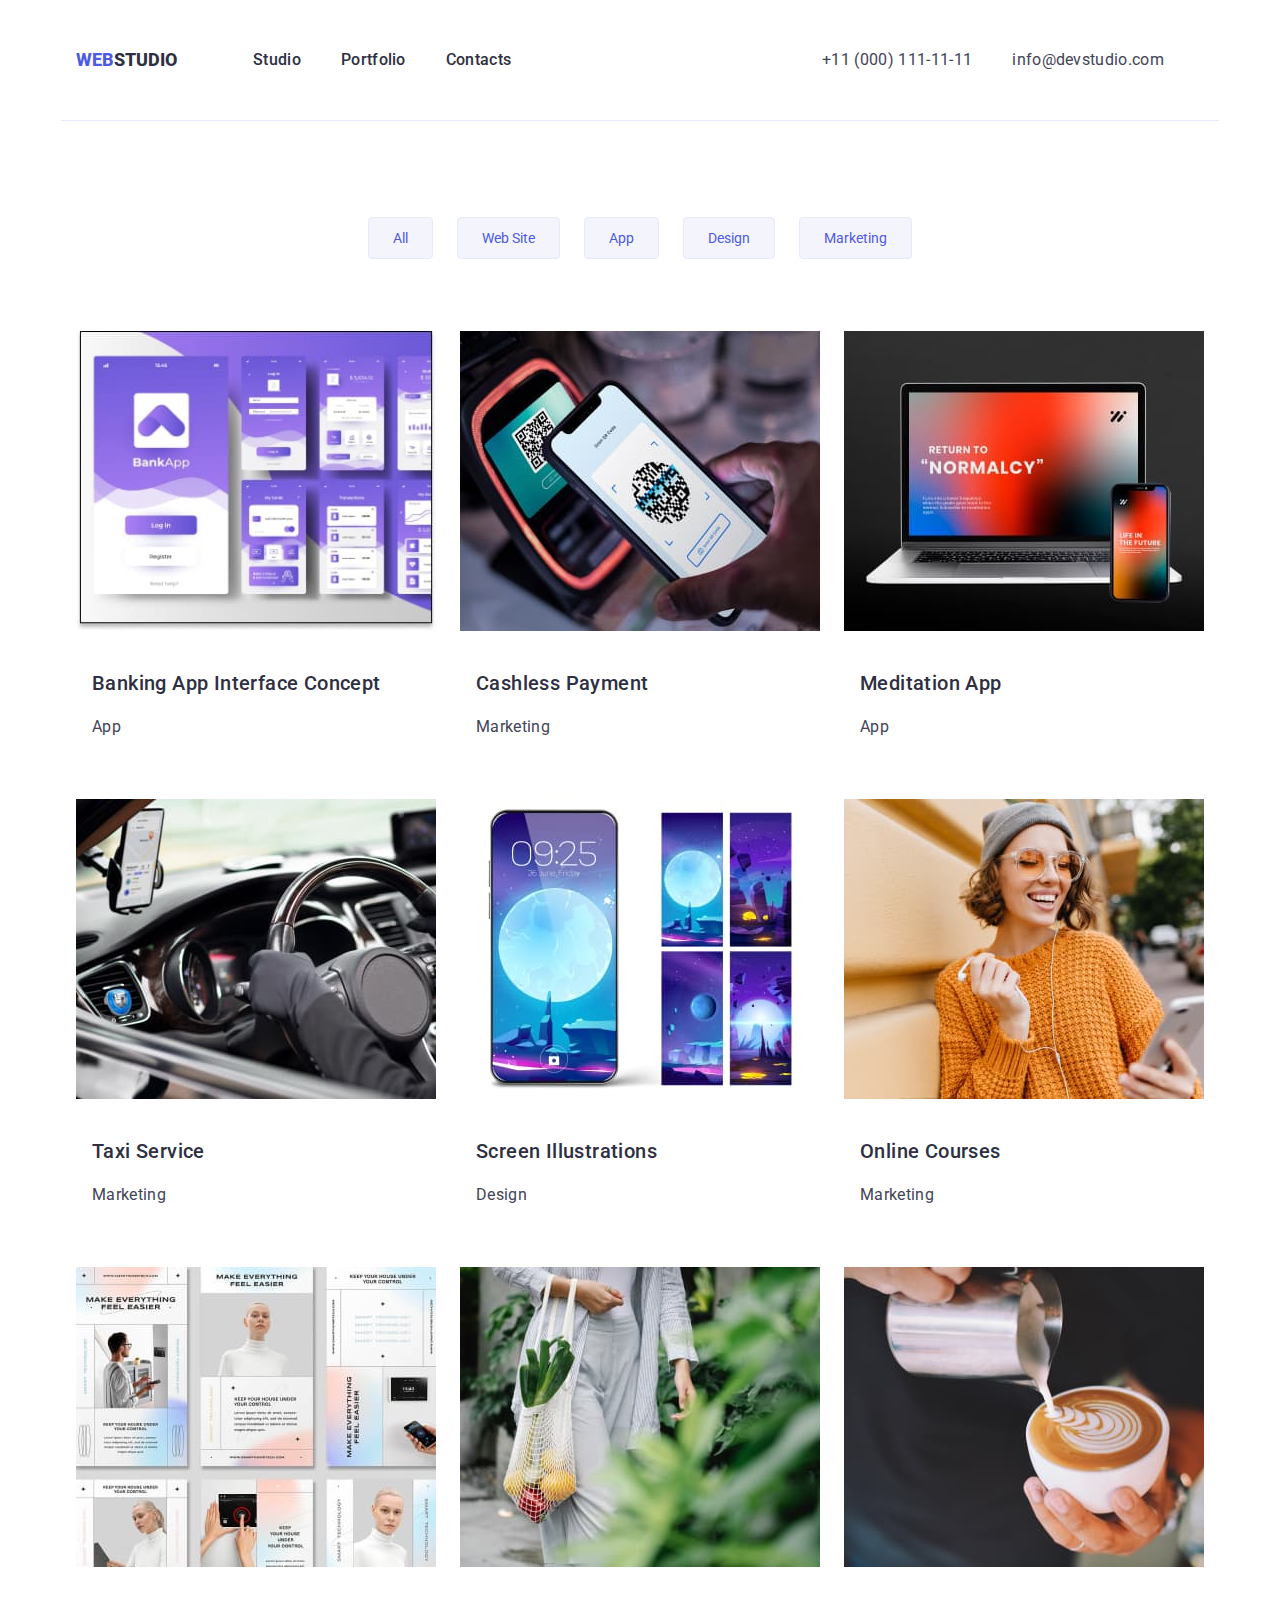
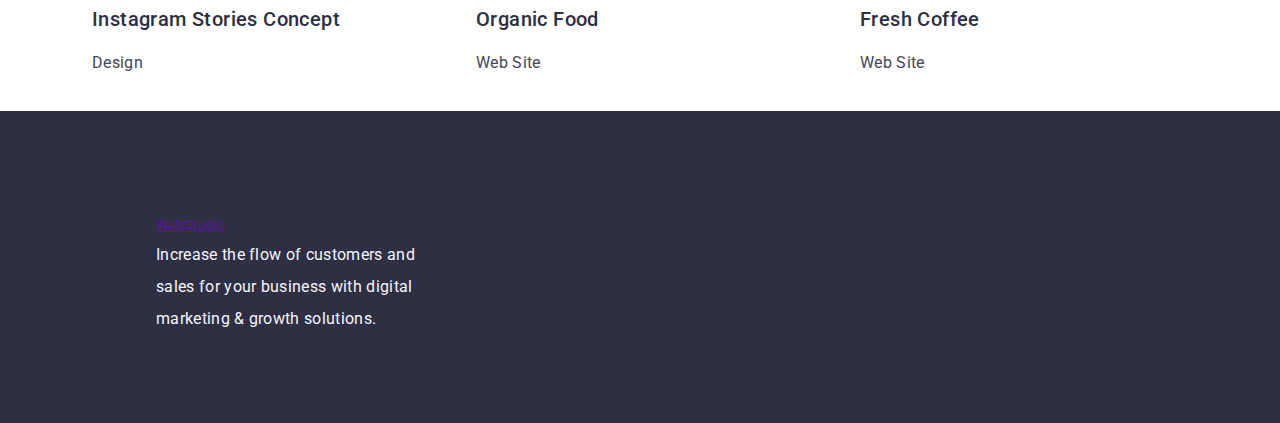
==== portfolio.html @ c78826f4 "Initial commit" ====
<!DOCTYPE html>
<html lang="en">

<head>
   <meta charset="UTF-8">
   <meta http-equiv="X-UA-Compatible" content="IE=edge">
   <meta name="viewport" content="width=device-width, initial-scale=1.0">
   <title>Portfolio</title>
      <!-- Fonts-->
      <link rel="preconnect" href="https://fonts.googleapis.com">
      <link rel="preconnect" href="https://fonts.gstatic.com" crossorigin>
      <link href="https://fonts.googleapis.com/css2?family=Raleway:wght@800&family=Roboto:ital,wght@0,400;0,500;0,700;1,900&display=swap"
         rel="stylesheet">
      
      <!-- Normalize-->
      <link rel="stylesheet" href="https://cdn.jsdelivr.net/npm/modern-normalize@1.1.0/modern-normalize.min.css">
      
      <link rel="stylesheet" href="./css/styles.css">

</head>


<body>
   <!-- Header section -->
   
   <header>
      <div class="header-container container">
         <a class="header-logo link" href="./index.html"><span style="color: #4D5AE5;">Web</span>Studio</a>
         <nav class="header-nav">
            <ul class="header-nav-list list">
               <li> <a class="header-nav-link link" href="./index.html">Studio</a> </li>
               <li> <a class="header-nav-link link" href="./portfolio.html">Portfolio</a> </li>
               <li> <a class="header-nav-link link" href="">Contacts</a> </li>
            </ul>
         </nav>
   
         <a class="header-nav-contact contact link" href="tel:+110001111111">+11 (000) 111-11-11</a>
         <a class="header-nav-contact contact link" href="mailto:info@devstudio.com">info@devstudio.com</a>
      </div>
   </header>

   <!-- Main section -->
   <main>

      <!--btn section-->
      <section>
         <div class="button-container container">
         <ul class="button-list list">
            <li><button class="button-secondary" type="button">All</button></li>
            <li><button class="button-secondary" type="button">Web Site</button></li>
            <li><button class="button-secondary" type="button">App</button></li>
            <li><button class="button-secondary" type="button">Design</button></li>
            <li><button class="button-secondary" type="button">Marketing</button></li>
         </ul>
      </div>
      </section>
      
   <!--gallery section-->
      <section>
         <div class="galery-container container">
         <ul class="list card-set">
            <li class="card-set-item">
               <img src="./images/portfolio/img-1.jpg" alt="дизайн додатку" width="360" height="300">
               <div class="galery-wraper">
               <h3 class="subtitle">Banking App Interface Concept</h3>
               <p class="undertitle">App</p>
               </div>
            </li>
            <li class="card-set-item">
               <img src="./images/portfolio/img-2.jpg" alt="штрих-код для оплати" width="360" height="300">
               <div class="galery-wraper">
               <h3 class="subtitle">Cashless Payment</h3>
               <p class="undertitle">Marketing</p>
            </div>
            </li>
            <li class="card-set-item">
               <img src="./images/portfolio/img-3.jpg" alt="гаджети" width="360" height="300">
               <div class="galery-wraper">
               <h3 class="subtitle">Meditation App</h3>
               <p class="undertitle">App</p>
            </div>
            </li>
            <li class="card-set-item">
               <img src="./images/portfolio/img-4.jpg" alt="авто" width="360" height="300">
               <div class="galery-wraper">
               <h3 class="subtitle">Taxi Service</h3>
               <p class="undertitle">Marketing</p>
            </div>
            </li>
            <li class="card-set-item">
               <img src="./images/portfolio/img-5.jpg" alt="теми для заставок" width="360" height="300">
               <div class="galery-wraper">
               <h3 class="subtitle">Screen Illustrations</h3>
               <p class="undertitle">Design</p>
            </div>
            </li>
            <li class="card-set-item">
               <img src="./images/portfolio/img-6.jpg" alt="дівчина в навушниках" width="360" height="300">
               <div class="galery-wraper">
               <h3 class="subtitle">Online Courses</h3>
               <p class="undertitle">Marketing</p>
            </div>
            </li>
            <li class="card-set-item">
               <img src="./images/portfolio/img-7.jpg" alt="різні фото" width="360" height="300">
               <div class="galery-wraper">
               <h3 class="subtitle">Instagram Stories Concept</h3>
               <p class="undertitle">Design</p>
            </div>
            </li>
            <li class="card-set-item">
               <img src="./images/portfolio/img-8.jpg" alt="овочі" width="360" height="300">
               <div class="galery-wraper">
               <h3 class="subtitle">Organic Food</h3>
               <p class="undertitle">Web Site</p>
            </div>
            </li>
            <li class="card-set-item">
               <img src="./images/portfolio/img-9.jpg" alt="кава" width="360" height="300">
               <div class="galery-wraper">
               <h3 class="subtitle">Fresh Coffee</h3>
               <p class="undertitle">Web Site</p>
            </div>
            </li>
         </ul>
      </div>
      </section>
   </main>

   <!-- Footer section -->
   <footer class="footer">
      <div class="footer-container container">
         <a class="footer-logo" href="">WebStudio</a>
         <p class="footer-undertitle">
            Increase the flow of customers and sales for your business with digital marketing & growth solutions.
         </p>
   </footer>
</div>
</body>


</html>
---- css/styles.css ----
:root {

}

.container {
   width: 1158px;
   margin-left: auto;
   margin-right: auto;
   padding-right: 15px;
   padding-left: 15px;
}

.header-container {
   display: flex;
   align-items: center;
   border-bottom: 1px solid #E7E9FC;
}

body {
   font-family: 'Roboto', sans-serif;
   font-style: normal;
   font-weight: 500;
   font-size: 14px;
   line-height: 2;

   color: #434455;
   background-color: white;
}

h1,
h2,
h3,
h4,
h5,
h6,
p {
   margin: 0;
}

img {
   display: block;
}

.list {
   list-style: none;
   padding: 0;
   margin: 0;
}

.link {
   text-decoration-line: none;
}

.section {
   padding-bottom: 120px;
   padding-bottom: 120px;
}

.header-logo {
   margin-right: 76px;

   font-weight: 800;
   font-size: 18px;
   line-height: 1,17;

   color: #2E2F42;
   text-transform: uppercase
}

.header-nav {
   margin-right: auto;
   padding-top: 24px;
   padding-bottom: 24px;
}
.header-nav-list {
   display: flex;
   align-items: center;
   gap: 40px;
}

.header-nav-link {
   display: block;
   padding-top: 24px;
   padding-bottom: 24px;
   font-weight: 500;
   font-size: 16px;
   line-height: 1.5;
   letter-spacing: 0.02em;
   color: #2E2F42;
}

.header-nav-contact {
   display: block;
   padding-top: 24px;
   padding-bottom: 24px;
   font-weight: 400;
   font-size: 16px;
   line-height: 1,5;
   letter-spacing: 0.02em;
   color: #434455;
}

.contact {
   margin-right: 40px;
}

.hero-section {
   width: 1440px;
   height: 600px;
   background: #2E2F42;
}

.hero-title {
   margin: 0 auto;
   margin-bottom: 64px;
   padding-top: 188px;

   font-weight: 700;
   font-size: 56px;
   line-height: 1,07;
   text-align: center;
   letter-spacing: 0.02em;
   color: #FFFFFF;
   

}

.button-list {
   display: flex;
   flex-direction: row;
   align-items: flex-start;
   padding: 0px;
   gap: 24px;

}

.button-primary{
   cursor: pointer;
   
   min-width: 160px;
   min-height: 50px;

   background: #4D5AE5;
   color: #FFFFFF;
   border: 1px solid transparent;

   border-radius: 4px;
   padding: 16px 32px;
   text-align: center;

   display: block;
   margin: 0 auto;
}

.button-secondary {
      cursor: pointer;
      
      min-width: 20px;
      min-height: 20px;

      background: #F4F4FD;;
      color: #4D5AE5;
      
      border: 1px solid #E7E9FC;
      border-radius: 4px;
      padding: 12px 24px;
      text-align: center;
}

.button-secondary:hover,
.button-secondary:focus {
   background: #404BBF;
   color: #FFFFFF;
}

.button-container {
   display: flex;
   margin-top: 96px;
   justify-content: center;
}

.header-link:hover,
.header-link:focus {
   color: #404BBF;
}

.galery-container {
   margin-top: 72px;
}

.list-container {
   display: flex;
   flex-wrap: wrap;
   gap: 24px;
   padding-top: 120px;
   padding-bottom: 120px;
}
.strategy-container {
   width: 264px;
   height: 104px;
}

.punctuality-container {
   width: 264px;
   height: 104px;
}

.diligence-container {
   width: 264px;
   height: 104px;
}

.technologies-container {
   width: 264px;
   height: 104px;  
}

.subtitle {
   font-weight: 500;
   font-size: 20px;
   line-height: 1,2;
   letter-spacing: 0.02em;

   color: #2E2F42;

   margin-bottom: 8px;
}

.undertitle {
font-weight: 400;
font-size: 16px;
line-height: 1,5;
letter-spacing: 0.02em;

color: #434455;
}

.section-title {
   width: 323px;
   height: 40px;

   font-weight: 700;
   font-size: 36px;
   line-height: 1,11;
   text-align: center;
   letter-spacing: 0.02em;

   color: #2E2F42;

   padding-top: 120px;
   margin-bottom: 72px;
}

.team-section {
   width: 1440px;
   height: 732px;

   background: #F4F4FD;
}

.worker-container {
   width: 264px;
   height: 380px;

   background: #FFFFFF;

   border-radius: 0px 0px 4px 4px;
}

.worker-image {
   width: 264px;
   height: 260px;

   margin-bottom: 32px;
}

.image-list {
   display: flex;
   flex-wrap: wrap;
   gap: 24px;
}

.footer {
   width: 1440px;
   height: 312px;
   background: #2E2F42;
}

.footer-undertitle {
   width: 264px;
   height: 72px;

   font-weight: 400;
   font-size: 16px;
   line-height: 1,5;
   letter-spacing: 0.02em;

   color: #F4F4FD;
}

.footer-container {
   padding-top: 100px;
}

.card-set {
   display: flex;
   flex-wrap: wrap;
   gap: 24px;
}

.card-set-item {
   width: calc(100% - 24px)*9-1/9;
}

.galery-wraper {
   padding: 32px 16px;
}
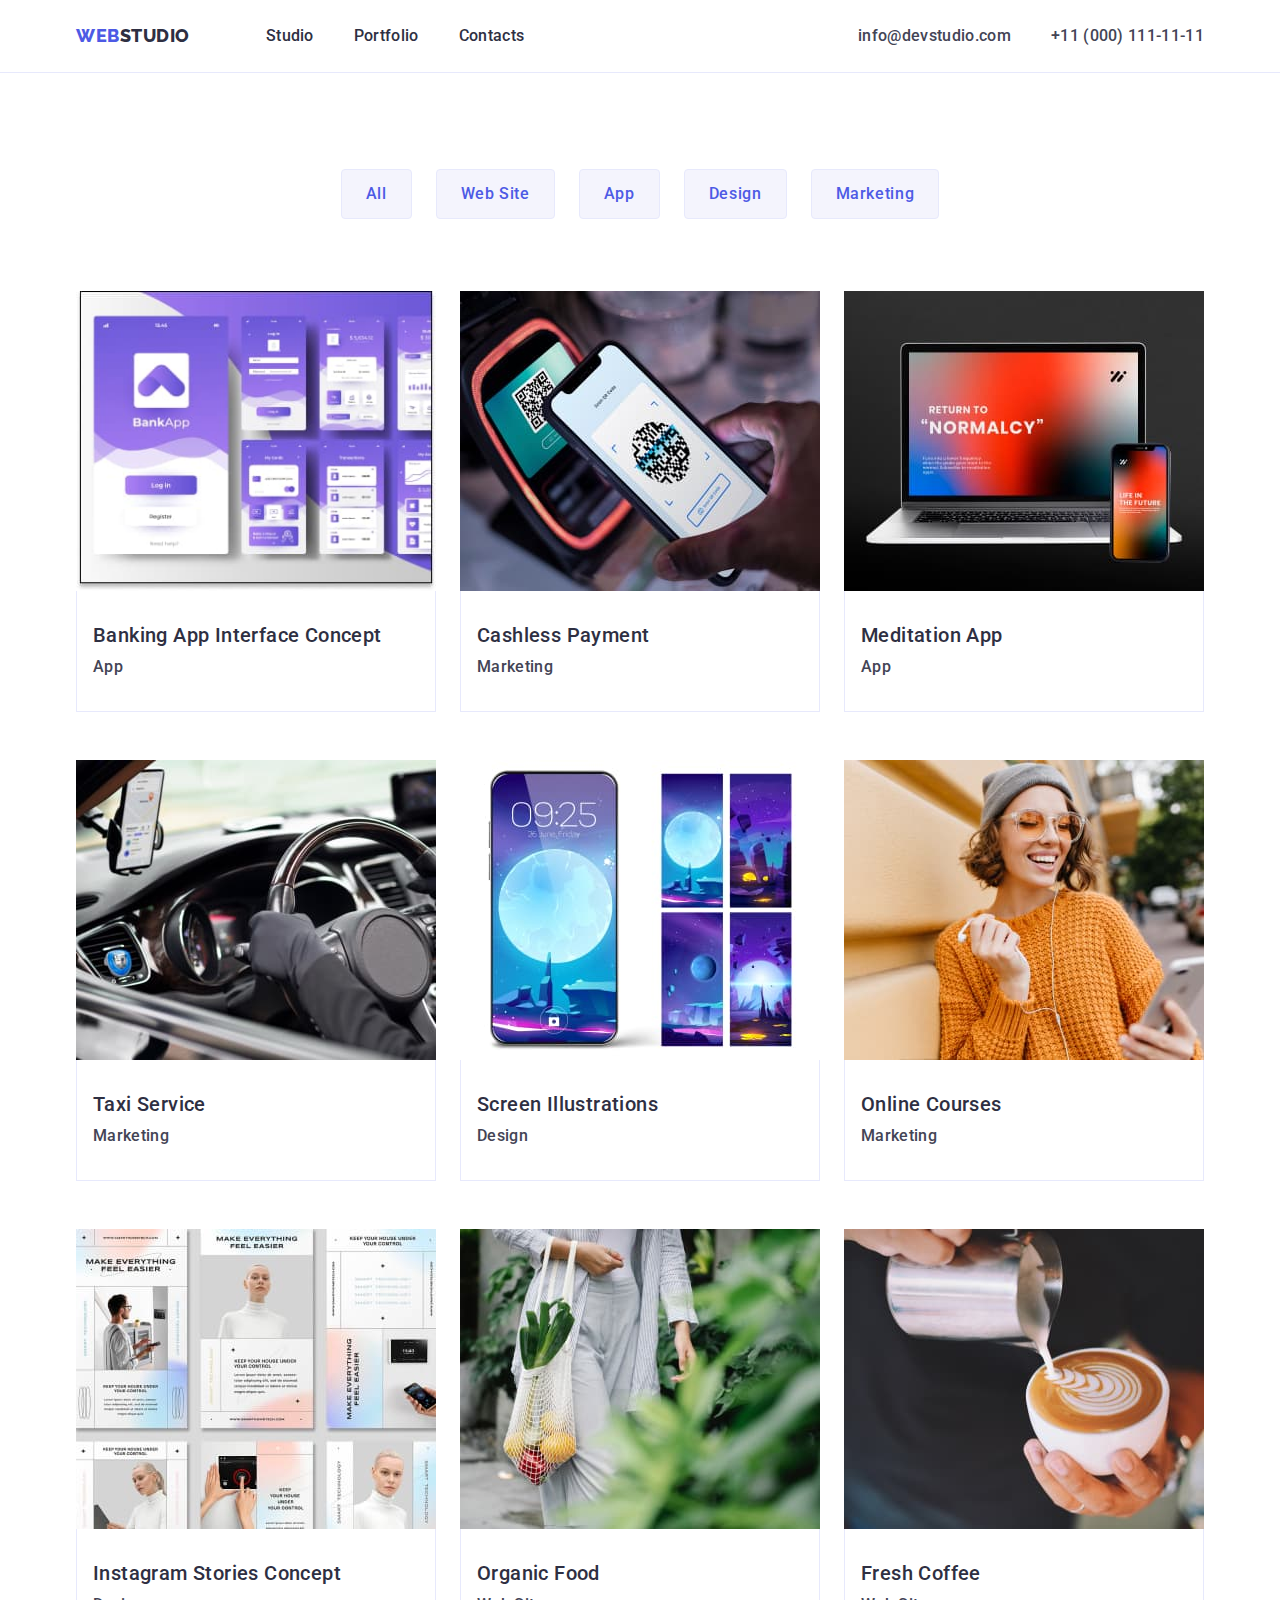
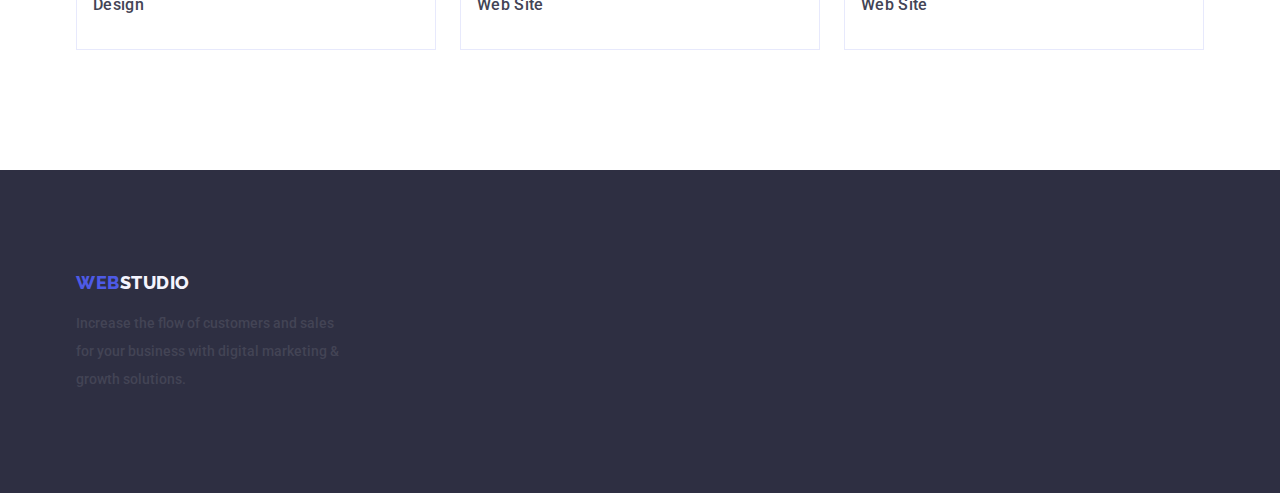
==== commit cb1d49d2: "hw4" ====
--- a/portfolio.html
+++ b/portfolio.html
@@ -6,137 +6,174 @@
    <meta http-equiv="X-UA-Compatible" content="IE=edge">
    <meta name="viewport" content="width=device-width, initial-scale=1.0">
    <title>Portfolio</title>
-      <!-- Fonts-->
-      <link rel="preconnect" href="https://fonts.googleapis.com">
-      <link rel="preconnect" href="https://fonts.gstatic.com" crossorigin>
-      <link href="https://fonts.googleapis.com/css2?family=Raleway:wght@800&family=Roboto:ital,wght@0,400;0,500;0,700;1,900&display=swap"
-         rel="stylesheet">
-      
-      <!-- Normalize-->
-      <link rel="stylesheet" href="https://cdn.jsdelivr.net/npm/modern-normalize@1.1.0/modern-normalize.min.css">
-      
-      <link rel="stylesheet" href="./css/styles.css">
+   <!-- Fonts-->
+   <link rel="preconnect" href="https://fonts.googleapis.com">
+   <link rel="preconnect" href="https://fonts.gstatic.com" crossorigin>
+   <link
+      href="https://fonts.googleapis.com/css2?family=Raleway:wght@800&family=Roboto:ital,wght@0,400;0,500;0,700;1,900&display=swap"
+      rel="stylesheet">
 
+   <!-- Normalize-->
+   <link rel="stylesheet" href="https://cdn.jsdelivr.net/npm/modern-normalize@1.1.0/modern-normalize.min.css">
+
+   <link rel="stylesheet" href="./css/styles.css">
 </head>
-
 
 <body>
    <!-- Header section -->
-   
-   <header>
+   <header class="header">
       <div class="header-container container">
-         <a class="header-logo link" href="./index.html"><span style="color: #4D5AE5;">Web</span>Studio</a>
          <nav class="header-nav">
+            <a href="./index.html" class="header-logo link">Web<span class="dark-logo">Studio</span></a>
+
             <ul class="header-nav-list list">
-               <li> <a class="header-nav-link link" href="./index.html">Studio</a> </li>
-               <li> <a class="header-nav-link link" href="./portfolio.html">Portfolio</a> </li>
-               <li> <a class="header-nav-link link" href="">Contacts</a> </li>
+               <li> <a href="./index.html" class="header-nav-link link">Studio</a> </li>
+               <li> <a href="./portfolio.html" class="header-nav-link link">Portfolio</a> </li>
+               <li> <a href="" class="header-nav-link link">Contacts</a> </li>
             </ul>
          </nav>
-   
-         <a class="header-nav-contact contact link" href="tel:+110001111111">+11 (000) 111-11-11</a>
-         <a class="header-nav-contact contact link" href="mailto:info@devstudio.com">info@devstudio.com</a>
+
+         <address class="address">
+            <ul class="address-list list">
+               <li><a href="mailto:info@devstudio.com" class="address-link link">info@devstudio.com</a></li>
+               <li><a href="tel:+110001111111" class="address-link link">+11 (000) 111-11-11</a></li>
+            </ul>
+         </address>
       </div>
    </header>
 
    <!-- Main section -->
    <main>
 
-      <!--btn section-->
-      <section>
-         <div class="button-container container">
-         <ul class="button-list list">
-            <li><button class="button-secondary" type="button">All</button></li>
-            <li><button class="button-secondary" type="button">Web Site</button></li>
-            <li><button class="button-secondary" type="button">App</button></li>
-            <li><button class="button-secondary" type="button">Design</button></li>
-            <li><button class="button-secondary" type="button">Marketing</button></li>
-         </ul>
-      </div>
+      <section class="portfolio">
+         <div class="container">
+            <h1 hidden>Portfolio</h1>
+
+            <ul class="button-list list">
+               <li><button type="button" class="btn">All</button></li>
+               <li><button type="button" class="btn">Web Site</button></li>
+               <li><button type="button" class="btn">App</button></li>
+               <li><button type="button" class="btn">Design</button></li>
+               <li><button type="button" class="btn">Marketing</button></li>
+            </ul>
+
+            <ul class="portfolio-list list">
+               <li class="portfolio-item">
+
+                  <a class="link" href="">
+                     <img src="./images/portfolio/img1.jpg" alt="дизайн додатку" width="360" height="300">
+
+                     <div class="link-container">
+                        <h2 class="portfolio-item-header">Banking App Interface Concept</h2>
+                        <p class="portfolio-item-par">App</p>
+                     </div>
+                  </a>
+
+               </li>
+
+               <li class="portfolio-item">
+                  <a class="link" href="">
+                     <img src="./images/portfolio/img2.jpg" alt="штрих-код для оплати" width="360" height="300">
+
+                     <div class="link-container">
+                        <h2 class="portfolio-item-header">Cashless Payment</h2>
+                        <p class="portfolio-item-par">Marketing</p>
+                     </div>
+                  </a>
+               </li>
+
+               <li class="portfolio-item">
+                  <a class="link" href="">
+                     <img src="./images/portfolio/img3.jpg" alt="гаджети" width="360" height="300">
+
+                     <div class="link-container">
+                        <h2 class="portfolio-item-header">Meditation App</h2>
+                        <p class="portfolio-item-par">App</p>
+                     </div>
+                  </a>
+               </li>
+
+               <li class="portfolio-item">
+                  <a class="link" href="">
+                     <img src="./images/portfolio/img4.jpg" alt="авто" width="360" height="300">
+
+                     <div class="link-container">
+                        <h2 class="portfolio-item-header">Taxi Service</h2>
+                        <p class="portfolio-item-par">Marketing</p>
+                     </div>
+                  </a>
+               </li>
+
+               <li class="portfolio-item">
+                  <a class="link" href="">
+                     <img src="./images/portfolio/img5.jpg" alt="теми для заставок" width="360" height="300">
+
+                     <div class="link-container">
+                        <h2 class="portfolio-item-header">Screen Illustrations</h2>
+                        <p class="portfolio-item-par">Design</p>
+                     </div>
+                  </a>
+               </li>
+
+               <li class="portfolio-item">
+                  <a class="link" href="">
+                     <img src="./images/portfolio/img6.jpg" alt="дівчина в навушниках" width="360" height="300">
+
+                     <div class="link-container">
+                        <h2 class="portfolio-item-header">Online Courses</h2>
+                        <p class="portfolio-item-par">Marketing</p>
+                     </div>
+                  </a>
+               </li>
+
+               <li class="portfolio-item">
+                  <a class="link" href="">
+                     <img src="./images/portfolio/img7.jpg" alt="різні фото" width="360" height="300">
+
+                     <div class="link-container">
+                        <h2 class="portfolio-item-header">Instagram Stories Concept</h2>
+                        <p class="portfolio-item-par">Design</p>
+                     </div>
+                  </a>
+               </li>
+
+               <li class="portfolio-item">
+                  <a class="link" href="">
+                     <img src="./images/portfolio/img8.jpg" alt="овочі" width="360" height="300">
+
+                     <div class="link-container">
+                        <h2 class="portfolio-item-header">Organic Food</h2>
+                        <p class="portfolio-item-par">Web Site</p>
+                     </div>
+                  </a>
+               </li>
+
+               <li class="portfolio-item">
+                  <a class="link" href="">
+                     <img src="./images/portfolio/img9.jpg" alt="кава" width="360" height="300">
+
+                     <div class="link-container">
+                        <h2 class="portfolio-item-header">Fresh Coffee</h2>
+                        <p class="portfolio-item-par">Web Site</p>
+                     </div>
+                  </a>
+               </li>
+            </ul>
+         </div>
       </section>
-      
-   <!--gallery section-->
-      <section>
-         <div class="galery-container container">
-         <ul class="list card-set">
-            <li class="card-set-item">
-               <img src="./images/portfolio/img-1.jpg" alt="дизайн додатку" width="360" height="300">
-               <div class="galery-wraper">
-               <h3 class="subtitle">Banking App Interface Concept</h3>
-               <p class="undertitle">App</p>
-               </div>
-            </li>
-            <li class="card-set-item">
-               <img src="./images/portfolio/img-2.jpg" alt="штрих-код для оплати" width="360" height="300">
-               <div class="galery-wraper">
-               <h3 class="subtitle">Cashless Payment</h3>
-               <p class="undertitle">Marketing</p>
-            </div>
-            </li>
-            <li class="card-set-item">
-               <img src="./images/portfolio/img-3.jpg" alt="гаджети" width="360" height="300">
-               <div class="galery-wraper">
-               <h3 class="subtitle">Meditation App</h3>
-               <p class="undertitle">App</p>
-            </div>
-            </li>
-            <li class="card-set-item">
-               <img src="./images/portfolio/img-4.jpg" alt="авто" width="360" height="300">
-               <div class="galery-wraper">
-               <h3 class="subtitle">Taxi Service</h3>
-               <p class="undertitle">Marketing</p>
-            </div>
-            </li>
-            <li class="card-set-item">
-               <img src="./images/portfolio/img-5.jpg" alt="теми для заставок" width="360" height="300">
-               <div class="galery-wraper">
-               <h3 class="subtitle">Screen Illustrations</h3>
-               <p class="undertitle">Design</p>
-            </div>
-            </li>
-            <li class="card-set-item">
-               <img src="./images/portfolio/img-6.jpg" alt="дівчина в навушниках" width="360" height="300">
-               <div class="galery-wraper">
-               <h3 class="subtitle">Online Courses</h3>
-               <p class="undertitle">Marketing</p>
-            </div>
-            </li>
-            <li class="card-set-item">
-               <img src="./images/portfolio/img-7.jpg" alt="різні фото" width="360" height="300">
-               <div class="galery-wraper">
-               <h3 class="subtitle">Instagram Stories Concept</h3>
-               <p class="undertitle">Design</p>
-            </div>
-            </li>
-            <li class="card-set-item">
-               <img src="./images/portfolio/img-8.jpg" alt="овочі" width="360" height="300">
-               <div class="galery-wraper">
-               <h3 class="subtitle">Organic Food</h3>
-               <p class="undertitle">Web Site</p>
-            </div>
-            </li>
-            <li class="card-set-item">
-               <img src="./images/portfolio/img-9.jpg" alt="кава" width="360" height="300">
-               <div class="galery-wraper">
-               <h3 class="subtitle">Fresh Coffee</h3>
-               <p class="undertitle">Web Site</p>
-            </div>
-            </li>
-         </ul>
-      </div>
-      </section>
+
    </main>
 
    <!-- Footer section -->
    <footer class="footer">
-      <div class="footer-container container">
-         <a class="footer-logo" href="">WebStudio</a>
-         <p class="footer-undertitle">
-            Increase the flow of customers and sales for your business with digital marketing & growth solutions.
-         </p>
+      <div class="container">
+         <a href="./index.html" class="footer-logo link">Web<span class="light-logo">Studio</span></a>
+         <p class="footer-par">Increase the flow of customers and sales for your business with digital marketing &
+            growth
+            solutions.</p>
+      </div>
    </footer>
-</div>
+
 </body>
 
-
 </html>--- a/css/styles.css
+++ b/css/styles.css
@@ -1,31 +1,25 @@
 :root {
-
-}
-
-.container {
-   width: 1158px;
-   margin-left: auto;
-   margin-right: auto;
-   padding-right: 15px;
-   padding-left: 15px;
-}
-
-.header-container {
-   display: flex;
-   align-items: center;
-   border-bottom: 1px solid #E7E9FC;
+   --back-color: white;
+   --navy-blue: #2E2F42;
+   --cornflower: #E7E9FC;
+   --cloud: #F4F4FD;
+   --iris: #4d5ae5;
+   --ocean: #404bbf;
+   --slate: #434455;
 }
 
 body {
-   font-family: 'Roboto', sans-serif;
+   font-family: "Roboto", sans-serif;
    font-style: normal;
    font-weight: 500;
    font-size: 14px;
    line-height: 2;
 
-   color: #434455;
-   background-color: white;
-}
+   color: var(--slate);
+   background-color: var(--back-color);
+}
+
+/* reset start */
 
 h1,
 h2,
@@ -37,8 +31,25 @@
    margin: 0;
 }
 
+a {
+   text-decoration: none;
+   color: currentColor;
+}
+
+ul {
+   margin: 0;
+   padding: 0;
+   list-style: none;
+}
+
 img {
    display: block;
+}
+
+button {
+   cursor: pointer;
+   font-family: inherit;
+   color: currentColor;
 }
 
 .list {
@@ -48,33 +59,58 @@
 }
 
 .link {
-   text-decoration-line: none;
-}
-
-.section {
-   padding-bottom: 120px;
-   padding-bottom: 120px;
+   text-decoration: none;
+   color: currentColor;
+}
+
+/* reset end */
+
+.header {
+   border-bottom: 1px solid #e7e9fc;
+
+
+}
+
+.container {
+   width: 1158px;
+   margin-left: auto;
+   margin-right: auto;
+
+   padding-left: 15px;
+   padding-right: 15px;
+
+}
+
+.header-container {
+   display: flex;
+   align-items: center;
+
 }
 
 .header-logo {
-   margin-right: 76px;
-
+   font-family: "Raleway", sans-serif;
    font-weight: 800;
    font-size: 18px;
-   line-height: 1,17;
-
-   color: #2E2F42;
-   text-transform: uppercase
+   line-height: 1.17;
+   letter-spacing: 0.03em;
+   text-transform: uppercase;
+   color: var(--iris);
+
+   margin-right: 76px
+}
+
+.dark-logo {
+   color: var(--navy-blue);
 }
 
 .header-nav {
+   display: flex;
    margin-right: auto;
-   padding-top: 24px;
-   padding-bottom: 24px;
-}
+   align-items: center;
+}
+
 .header-nav-list {
    display: flex;
-   align-items: center;
    gap: 40px;
 }
 
@@ -82,236 +118,298 @@
    display: block;
    padding-top: 24px;
    padding-bottom: 24px;
-   font-weight: 500;
-   font-size: 16px;
-   line-height: 1.5;
-   letter-spacing: 0.02em;
-   color: #2E2F42;
-}
-
-.header-nav-contact {
+
+   font-weight: 500;
+   font-size: 16px;
+   line-height: 1.5;
+   letter-spacing: 0.02em;
+   color: var(--navy-blue);
+}
+
+.header-nav-link:focus,
+.header-nav-link:hover {
+   color: var(--ocean);
+}
+
+.address {
+   font-style: normal;
+}
+
+.address-list {
+   display: flex;
+   gap: 40px;
+}
+
+.address-link {
    display: block;
    padding-top: 24px;
    padding-bottom: 24px;
-   font-weight: 400;
-   font-size: 16px;
-   line-height: 1,5;
-   letter-spacing: 0.02em;
-   color: #434455;
-}
-
-.contact {
-   margin-right: 40px;
-}
-
-.hero-section {
-   width: 1440px;
-   height: 600px;
-   background: #2E2F42;
-}
+
+   font-size: 16px;
+   line-height: 1.5;
+   letter-spacing: 0.02em;
+   color: var(--slate);
+}
+
+.address-link:focus,
+.address-link:hover {
+   color: var(--ocean);
+}
+
+.hero {
+   background-color: var(--navy-blue);
+   padding-top: 188px;
+   padding-bottom: 188px;
+}
+
 
 .hero-title {
-   margin: 0 auto;
-   margin-bottom: 64px;
-   padding-top: 188px;
-
-   font-weight: 700;
    font-size: 56px;
-   line-height: 1,07;
+   line-height: 1.07;
    text-align: center;
    letter-spacing: 0.02em;
-   color: #FFFFFF;
-   
-
-}
-
-.button-list {
-   display: flex;
-   flex-direction: row;
-   align-items: flex-start;
-   padding: 0px;
-   gap: 24px;
-
-}
-
-.button-primary{
-   cursor: pointer;
-   
-   min-width: 160px;
-   min-height: 50px;
-
-   background: #4D5AE5;
-   color: #FFFFFF;
-   border: 1px solid transparent;
-
+   color: var(--back-color);
+   max-width: 496px;
+}
+
+.button {
+   background-color: var(--iris);
+   font-family: "Roboto", sans-serif;
+   font-weight: 500;
+   font-size: 16px;
+   line-height: 1.5;
+   letter-spacing: 0.04em;
+   color: var(--back-color);
+
+   min-width: 169px;
+   min-height: 56px;
+   padding: 16px 32px;
    border-radius: 4px;
-   padding: 16px 32px;
-   text-align: center;
+   border: none;
 
    display: block;
-   margin: 0 auto;
-}
-
-.button-secondary {
-      cursor: pointer;
-      
-      min-width: 20px;
-      min-height: 20px;
-
-      background: #F4F4FD;;
-      color: #4D5AE5;
-      
-      border: 1px solid #E7E9FC;
-      border-radius: 4px;
-      padding: 12px 24px;
-      text-align: center;
-}
-
-.button-secondary:hover,
-.button-secondary:focus {
-   background: #404BBF;
-   color: #FFFFFF;
-}
-
-.button-container {
-   display: flex;
-   margin-top: 96px;
-   justify-content: center;
+
+   margin-top: 48px;
+
+}
+
+.button:hover,
+.button:focus {
+   background-color: var(--ocean);
 }
 
 .header-link:hover,
 .header-link:focus {
-   color: #404BBF;
-}
-
-.galery-container {
-   margin-top: 72px;
-}
-
-.list-container {
-   display: flex;
-   flex-wrap: wrap;
-   gap: 24px;
+   color: var(--ocean);
+}
+
+.functions {
    padding-top: 120px;
    padding-bottom: 120px;
 }
-.strategy-container {
-   width: 264px;
-   height: 104px;
-}
-
-.punctuality-container {
-   width: 264px;
-   height: 104px;
-}
-
-.diligence-container {
-   width: 264px;
-   height: 104px;
-}
-
-.technologies-container {
-   width: 264px;
-   height: 104px;  
+
+.functions-list {
+   display: flex;
+   gap: 24px;
+}
+
+.functions-item {
+   flex-basis: calc((100% - 3 * 24px));
+}
+
+.functions-header {
+   font-weight: 500;
+   font-size: 20px;
+   line-height: 1.2;
+   letter-spacing: 0.02em;
+   color: var(--navy-blue);
+
+   margin-bottom: 8px;
+}
+
+.functions-par {
+   font-size: 16px;
+   line-height: 1.5;
+   letter-spacing: 0.02em;
+}
+
+.activity {
+   padding-bottom: 120px;
+}
+
+.activity-list {
+   display: flex;
+   gap: 24px;
+}
+
+.activity-header {
+   font-size: 36px;
+   line-height: 1.11;
+   text-align: center;
+   letter-spacing: 0.02em;
+   text-transform: capitalize;
+   color: var(--navy-blue);
+
+   margin-bottom: 72px;
+}
+
+.activity-image {
+   flex-basis: calc((100% - 3 * 16px) / 3);
+}
+
+.team {
+   background-color: var(--cloud);
+   padding-top: 120px;
+   padding-bottom: 120px;
+}
+
+.team-header {
+   font-size: 36px;
+   line-height: 1.11;
+   text-align: center;
+   letter-spacing: 0.02em;
+   text-transform: capitalize;
+   color: var(--navy-blue);
+
+   margin-bottom: 72px;
+}
+
+.team-list {
+   display: flex;
+   gap: 24px;
+}
+
+.team-item {
+   background-color: var(--back-color);
+   border-radius: 0px 0px 4px 4px;
+
+   flex-basis: calc((100% - 3 * 24px) / 4)
+}
+
+.team-worker {
+   padding: 32px 16px;
+}
+
+.worker-name {
+   font-weight: 500;
+   font-size: 20px;
+   line-height: 1.2;
+   letter-spacing: 0.02em;
+   color: var(--navy-blue);
+
+   text-align: center;
+   margin-bottom: 8px;
+}
+
+.worker-position {
+   font-size: 16px;
+   line-height: 1.5;
+   letter-spacing: 0.02em;
+
+   text-align: center;
+}
+
+.btn {
+   background-color: var(--iris);
+   font-family: "Roboto", sans-serif;
+   font-weight: 500;
+   font-size: 16px;
+   line-height: 1.5;
+   letter-spacing: 0.04em;
+   color: var(--iris);
+   background-color: var(--cloud);
+
+   min-width: 65px;
+   min-height: 45px;
+   padding: 12px 24px;
+   border: 1px solid var(--cornflower);
+   border-radius: 4px;
+}
+
+.btn:hover,
+.btn:focus {
+   color: var(--back-color);
+   background-color: var(--ocean);
+   border: 1px solid transparent
 }
 
 .subtitle {
    font-weight: 500;
    font-size: 20px;
-   line-height: 1,2;
-   letter-spacing: 0.02em;
-
-   color: #2E2F42;
+   line-height: 1.2;
+   letter-spacing: 0.02em;
+   color: var(--navy-blue);
+}
+
+.portfolio {
+   padding: 96px 0 120px;
+}
+
+.button-list {
+   display: flex;
+   justify-content: center;
+   gap: 24px;
+   margin-bottom: 72px;
+}
+
+.portfolio-list {
+   display: flex;
+   flex-wrap: wrap;
+   column-gap: 24px;
+   row-gap: 48px;
+}
+
+.portfolio-item {
+   width: calc((100% - 48px) / 3);
+}
+
+.link-container {
+   padding: 32px 16px;
+   border: 1px solid #e7e9fc;
+   border-top: none;
+}
+
+.portfolio-item-header {
+   font-weight: 500;
+   font-size: 20px;
+   line-height: 1.2;
+   letter-spacing: 0.02em;
+   color: var(--navy-blue);
 
    margin-bottom: 8px;
 }
 
-.undertitle {
-font-weight: 400;
-font-size: 16px;
-line-height: 1,5;
-letter-spacing: 0.02em;
-
-color: #434455;
-}
-
-.section-title {
-   width: 323px;
-   height: 40px;
-
-   font-weight: 700;
-   font-size: 36px;
-   line-height: 1,11;
-   text-align: center;
-   letter-spacing: 0.02em;
-
-   color: #2E2F42;
-
-   padding-top: 120px;
-   margin-bottom: 72px;
-}
-
-.team-section {
-   width: 1440px;
-   height: 732px;
-
-   background: #F4F4FD;
-}
-
-.worker-container {
-   width: 264px;
-   height: 380px;
-
-   background: #FFFFFF;
-
-   border-radius: 0px 0px 4px 4px;
-}
-
-.worker-image {
-   width: 264px;
-   height: 260px;
-
-   margin-bottom: 32px;
-}
-
-.image-list {
-   display: flex;
-   flex-wrap: wrap;
-   gap: 24px;
+.portfolio-item-par {
+   font-size: 16px;
+   line-height: 1.5;
+   letter-spacing: 0.02em;
+   color: var(--slate);
 }
 
 .footer {
-   width: 1440px;
-   height: 312px;
-   background: #2E2F42;
-}
-
-.footer-undertitle {
-   width: 264px;
-   height: 72px;
-
-   font-weight: 400;
-   font-size: 16px;
-   line-height: 1,5;
-   letter-spacing: 0.02em;
-
-   color: #F4F4FD;
-}
-
-.footer-container {
+   background-color: var(--navy-blue);
    padding-top: 100px;
-}
-
-.card-set {
-   display: flex;
-   flex-wrap: wrap;
-   gap: 24px;
-}
-
-.card-set-item {
-   width: calc(100% - 24px)*9-1/9;
-}
-
-.galery-wraper {
-   padding: 32px 16px;
-}
+   padding-bottom: 100px;
+}
+
+.footer-logo {
+   font-family: "Raleway", sans-serif;
+   font-weight: 800;
+   font-size: 18px;
+   line-height: 1.17;
+   letter-spacing: 0.03em;
+   text-transform: uppercase;
+   color: var(--iris);
+
+   margin-right: 76px;
+   display: inline-block;
+   margin-bottom: 16px;
+}
+
+.footer-par {
+   max-width: 264px;
+}
+
+.light-logo {
+   color: var(--cloud);
+}